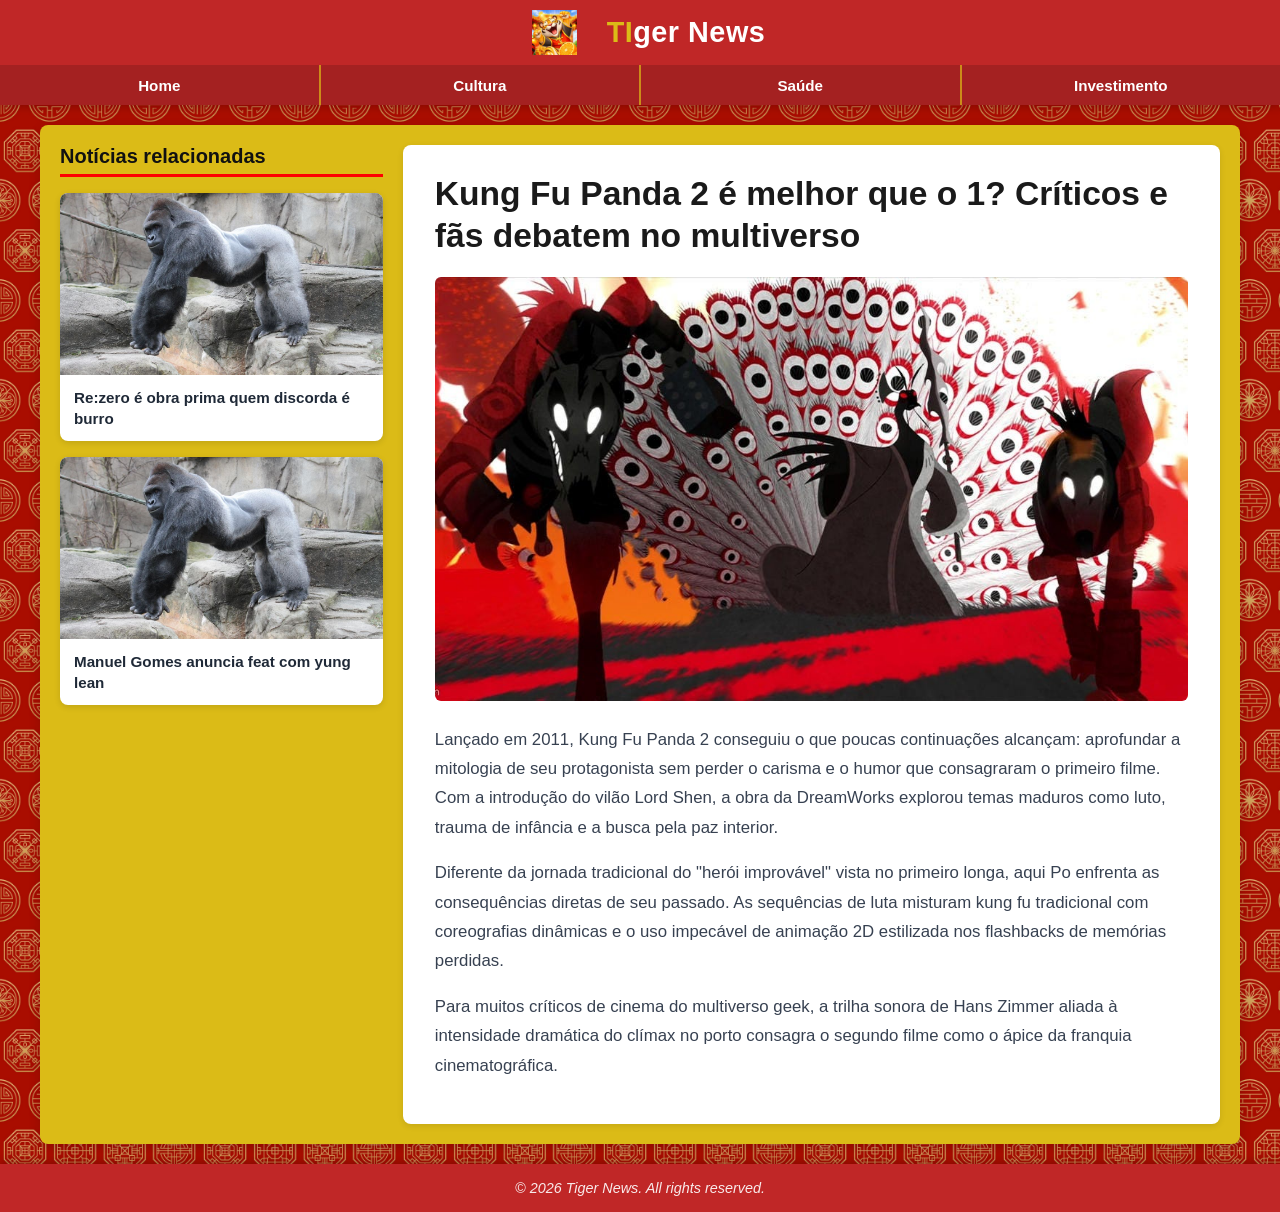
==== cultura-1.html @ c74d5264 "Tirei os arquivos da pasta projeto" ====
<!DOCTYPE html>
<html lang="pt-br">

<head>
    <meta charset="UTF-8">
    <meta name="viewport" content="width=device-width, initial-scale=1.0">
    <title>Kung Fu Panda 2 é melhor que o 1? - TIger News</title>
    <link rel="stylesheet" href="css/estilo.css">
</head>

<body>
    <header>
        <section class="logo">
            <a href="index.html" class="logo">
                <img src="imagens/da892ec31fab05d8ba9442714c9b9752_icon.webp" alt="Logo TIger News">
            </a>
            <h1><span>TI</span>ger News</h1>
        </section>
        <section class="navegacao">
            <nav>
                <a href="index.html">Home</a>
                <a href="cultura-1.html">Cultura</a>
                <a href="saude-1.html">Saúde</a>
                <a href="investimento-1.html">Investimento</a>
            </nav>
        </section>
    </header>

    <main class="pagina-leitura">
        <article>
            <h1 class="manchete">Kung Fu Panda 2 é melhor que o 1? Críticos e fãs debatem no multiverso</h1>
            <img src="imagens/kungfu.jpg" alt="Cena marcante de Kung Fu Panda 2">
            
            <p class="texto-manchete">
                Lançado em 2011, Kung Fu Panda 2 conseguiu o que poucas continuações alcançam: aprofundar a mitologia de seu protagonista sem perder o carisma e o humor que consagraram o primeiro filme. Com a introdução do vilão Lord Shen, a obra da DreamWorks explorou temas maduros como luto, trauma de infância e a busca pela paz interior.
            </p>
            <p class="texto-manchete">
                Diferente da jornada tradicional do "herói improvável" vista no primeiro longa, aqui Po enfrenta as consequências diretas de seu passado. As sequências de luta misturam kung fu tradicional com coreografias dinâmicas e o uso impecável de animação 2D estilizada nos flashbacks de memórias perdidas.
            </p>
            <p class="texto-manchete">
                Para muitos críticos de cinema do multiverso geek, a trilha sonora de Hans Zimmer aliada à intensidade dramática do clímax no porto consagra o segundo filme como o ápice da franquia cinematográfica.
            </p>
        </article>

        <aside>
            <h2>Notícias relacionadas</h2>

            <a href="cultura-2.html" class="noticia-relacionada">
                <img src="imagens/Gorilla-zoo.jpg" alt="Re:Zero imagem">
                <h3>Re:zero é obra prima quem discorda é burro</h3>
            </a>

            <a href="cultura-3.html" class="noticia-relacionada">
                <img src="imagens/Gorilla-zoo.jpg" alt="Manuel Gomes e Yung Lean">
                <h3>Manuel Gomes anuncia feat com yung lean</h3>
            </a>
        </aside>
    </main>

    <footer>
        <p>© 2026 Tiger News. All rights reserved.</p>
    </footer>
</body>

</html>
---- css/estilo.css ----
/* ==========================================================================
   1. VARIÁVEIS E RESET GLOBAL
   ========================================================================== */
:root {
    --body-color: rgb(169, 147, 143);
    --main-color: rgba(219, 187, 23);
    --noticia-bg-color: #ffffff;
    --header-color: rgb(192, 39, 39);
    --header-hover: rgb(102, 9, 9);
    --font-stack: 'Helvetica Neue', Helvetica, Arial, sans-serif;
}

* {
    box-sizing: border-box;
}

body {
    background-color: var(--body-color);
    margin: 0;
    display: flex;
    flex-direction: column;
    min-height: 100vh;
    font-family: var(--font-stack);
    background-image: url("../imagens/chinese-traditional-oriental-ornament-background-pattern-seamless-vector.jpg");
    background-repeat: repeat;
    background-size: 200px;
}

h1, h2, h3, h4, p {
    margin: 0;
}

a {
    color: inherit;
    text-decoration: none;
}

/* ==========================================================================
   2. CABEÇALHO E NAVEGAÇÃO
   ========================================================================== */
header {
    background-color: var(--header-color);
    height: fit-content;
    display: flex;
    flex-direction: column;
    align-items: center;
    box-shadow: 0 2px 8px rgba(0, 0, 0, 0.2);
}

section.logo {
    display: flex;
    align-items: center;
    gap: 12px;
    padding: 10px 0;
}

section.logo img {
    width: 80px;
    aspect-ratio: 16 / 9;
    object-fit: scale-down;
    display: block;
    border-radius: 4px;
}

section.logo h1 {
    margin: 0;
    font-size: 1.8rem;
    color: #ffffff;
    letter-spacing: 0.5px;
}

section.logo h1 span {
    color: var(--main-color);
}

section.navegacao {
    width: 100%;
}

nav {
    width: 100%;
    display: flex;
    justify-content: center;
    background-color: rgba(0, 0, 0, 0.15);
}

nav a {
    flex: 1;
    width: 100%;
    text-align: center;
    height: 40px;
    display: flex;
    align-items: center;
    justify-content: center;
    color: #ffffff;
    font-weight: 600;
    font-size: 0.95rem;
    transition: background-color 0.2s ease;
}

nav a:not(:last-child) {
    border-right: 2px solid rgba(219, 187, 23, 0.7);
}

nav a:hover {
    background-color: var(--header-hover);
}

/* ==========================================================================
   3. PÁGINA INICIAL (HOME: 3 COLUNAS)
   ========================================================================== */
main.home {
    flex: 1;
    background-color: var(--main-color);
    max-width: 1200px;
    width: 100%;
    align-self: center;
    padding: 20px;
    display: grid;
    grid-template-columns: repeat(3, 1fr);
    gap: 20px;
    box-shadow: 0 4px 12px rgba(0, 0, 0, 0.15);
    margin: 20px 0;
    border-radius: 8px;
}

.tema-home {
    display: flex;
    flex-direction: column;
    gap: 14px;
}

.tema-home h2 {
    font-size: 1.25rem;
    font-weight: 700;
    color: #111111;
    border-bottom: 3px solid red;
    padding-bottom: 4px;
    display: inline-block;
}

/* Card Principal da Coluna (Article) */
.tema-home article {
    background-color: var(--main-color);
    overflow: hidden;
    box-shadow: 0 2px 6px rgba(0, 0, 0, 0.15);
    border-bottom: 5px solid red;
    transition: transform 0.2s ease, box-shadow 0.2s ease;
}

.tema-home article:hover {
    transform: translateY(-3px);
    box-shadow: 0 4px 10px rgba(0, 0, 0, 0.2);
}

.tema-home article img {
    width: 100%;
    aspect-ratio: 16 / 9;
    object-fit: cover;
    display: block;
}

.tema-home article h3 {
    padding: 14px 16px;
    font-size: 1.15rem;
    line-height: 1.35;
    font-weight: 700;
    color: #1a1a1a;
}

/* Aside com as Notícias Secundárias */
.tema-home aside {
    padding: 0;
    display: flex;
    flex-direction: column;
    gap: 10px;
}

.noticia-sec {
    background-color: var(--main-color);
    display: flex;
    justify-content: space-between;
    align-items: center;
    overflow: hidden;
    padding: 8px 10px;
    gap: 12px;
    box-shadow: 0 2px 5px rgba(0, 0, 0, 0.1);
    transition: transform 0.2s ease, box-shadow 0.2s ease;
        border-bottom: solid 2px red;
}

.noticia-sec:hover {
    transform: translateY(-2px);
    box-shadow: 0 4px 8px rgba(0, 0, 0, 0.15);
}

.noticia-sec h4 {
    font-size: 0.85rem;
    line-height: 1.35;
    font-weight: 600;
    color: #222222;
    max-width: 175px;
    width: fit-content;
    padding-right: 8px;
    border-right: 2px solid red;
}

.noticia-sec img {
    width: 110px;
    height: 70px;
    object-fit: cover;
    border-radius: 4px;
    flex-shrink: 0;
    display: block;
}

/* ==========================================================================
   4. PÁGINA DE LEITURA DA NOTÍCIA (2 COLUNAS: 70% / 30%)
   ========================================================================== */
main.pagina-leitura {
    flex: 1;
    background-color: var(--main-color);
    max-width: 1200px;
    width: 100%;
    align-self: center;
    padding: 20px;
    display: flex;
    flex-direction: row-reverse;
    gap: 20px;
    box-shadow: 0 4px 12px rgba(0, 0, 0, 0.15);
    margin: 20px 0;
    border-radius: 8px;
}

/* Coluna Principal: O Artigo Completo */
main.pagina-leitura article {
    flex: 7;
    background-color: var(--noticia-bg-color);
    padding: 28px 32px;
    border-radius: 8px;
    box-shadow: 0 2px 6px rgba(0, 0, 0, 0.1);
}

main.pagina-leitura article img {
    width: 100%;
    aspect-ratio: 16 / 9;
    object-fit: cover;
    border-radius: 6px;
    margin-bottom: 1.5rem;
    display: block;
}

main.pagina-leitura h1.manchete {
    font-size: 2.1rem;
    font-weight: 700;
    line-height: 1.25;
    color: #1a1a1a;
    margin-bottom: 1.25rem;
}

main.pagina-leitura p.texto-manchete {
    font-size: 1.05rem;
    color: #374151;
    line-height: 1.75;
    margin-bottom: 1rem;
}

/* Coluna Lateral: Notícias Relacionadas */
main.pagina-leitura aside {
    flex: 3;
    background-color: var(--main-color);
    padding: 0;
    display: flex;
    flex-direction: column;
    gap: 16px;
}

main.pagina-leitura aside h2 {
    color: #111111;
    font-size: 1.25rem;
    font-weight: 700;
    border-bottom: 3px solid red;
    padding-bottom: 6px;
}

.noticia-relacionada {
    background-color: var(--noticia-bg-color);
    border-radius: 8px;
    overflow: hidden;
    box-shadow: 0 2px 6px rgba(0, 0, 0, 0.12);
    display: block;
    transition: transform 0.2s ease, box-shadow 0.2s ease;
}

.noticia-relacionada:hover {
    transform: translateY(-3px);
    box-shadow: 0 4px 10px rgba(0, 0, 0, 0.18);
}

.noticia-relacionada img {
    width: 100%;
    aspect-ratio: 16 / 9;
    object-fit: cover;
    display: block;
}

.noticia-relacionada h3 {
    font-size: 0.95rem;
    font-weight: 600;
    line-height: 1.4;
    color: #1f2937;
    padding: 12px 14px;
}

/* ==========================================================================
   5. RODAPÉ (EASTER EGG DO MULTIVERSO)
   ========================================================================== */
footer {
    background-color: var(--header-color);
    color: #ffffff;
    text-align: center;
    padding: 16px;
    font-size: 0.9rem;
    margin-top: auto;
    box-shadow: 0 -2px 8px rgba(0, 0, 0, 0.2);
}

footer p {
    font-style: italic;
    opacity: 0.9;
}
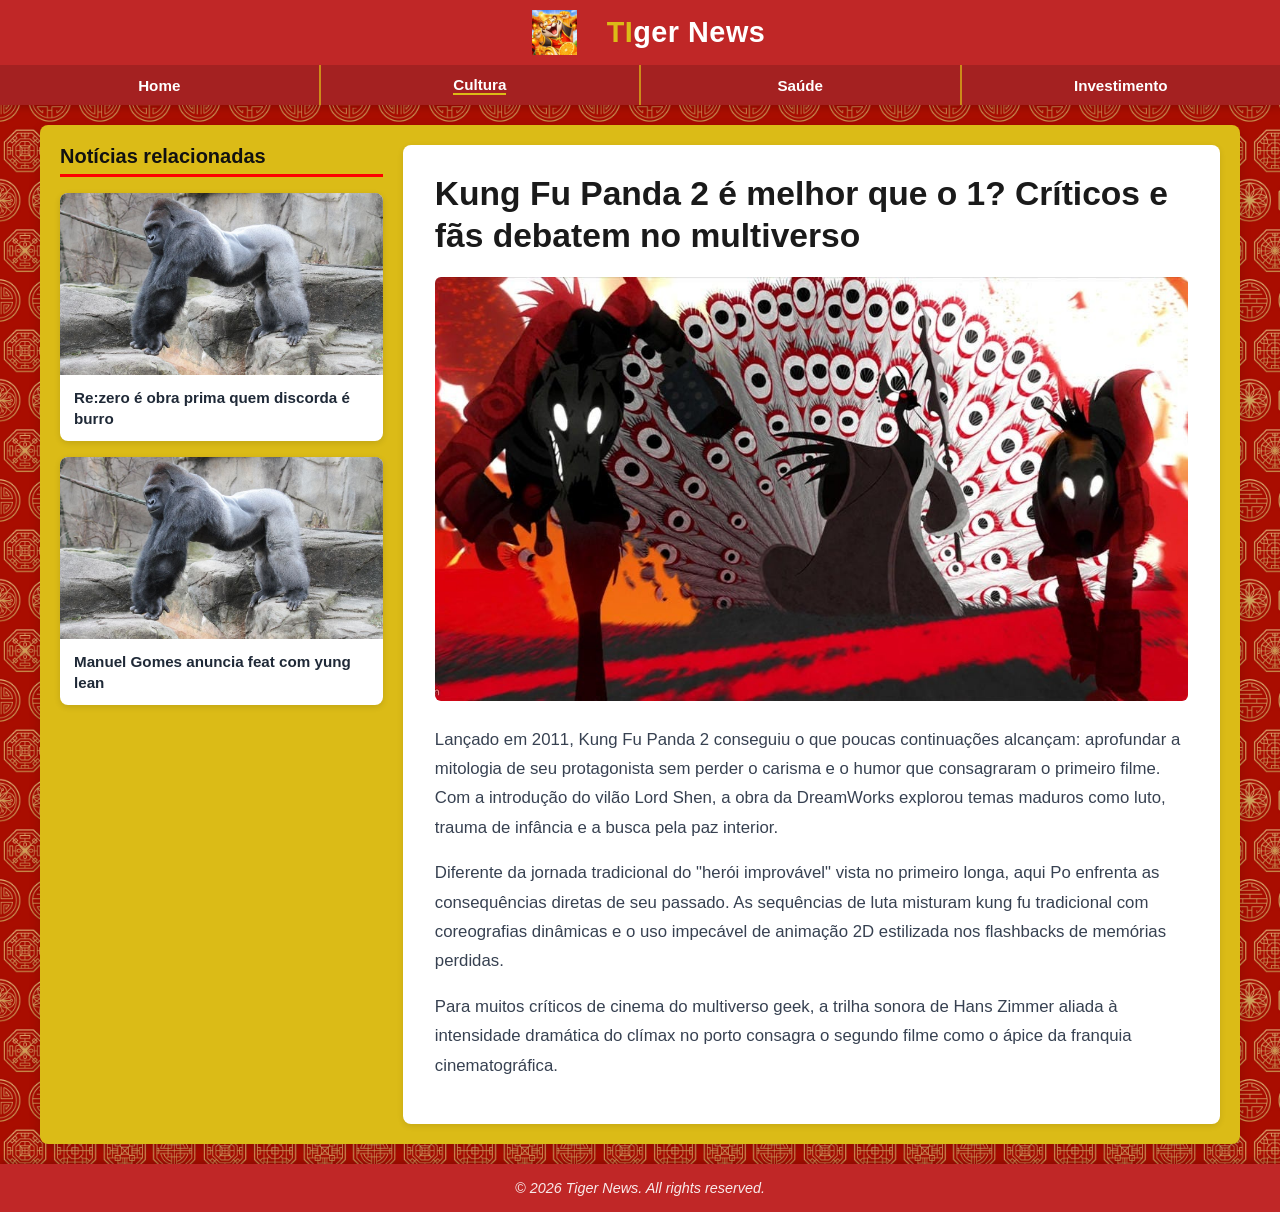
==== commit f7b62033: "Indicar nav atual" ====
--- a/cultura-1.html
+++ b/cultura-1.html
@@ -19,7 +19,7 @@
         <section class="navegacao">
             <nav>
                 <a href="index.html">Home</a>
-                <a href="cultura-1.html">Cultura</a>
+                <a href="cultura-1.html"class="nav-atual"><span>Cultura</span></a>
                 <a href="saude-1.html">Saúde</a>
                 <a href="investimento-1.html">Investimento</a>
             </nav>
--- a/css/estilo.css
+++ b/css/estilo.css
@@ -46,6 +46,9 @@
     align-items: center;
     box-shadow: 0 2px 8px rgba(0, 0, 0, 0.2);
 }
+.nav-atual span{
+    border-bottom: var(--main-color) solid 2px;
+}
 
 section.logo {
     display: flex;
@@ -86,7 +89,6 @@
 
 nav a {
     flex: 1;
-    width: 100%;
     text-align: center;
     height: 40px;
     display: flex;
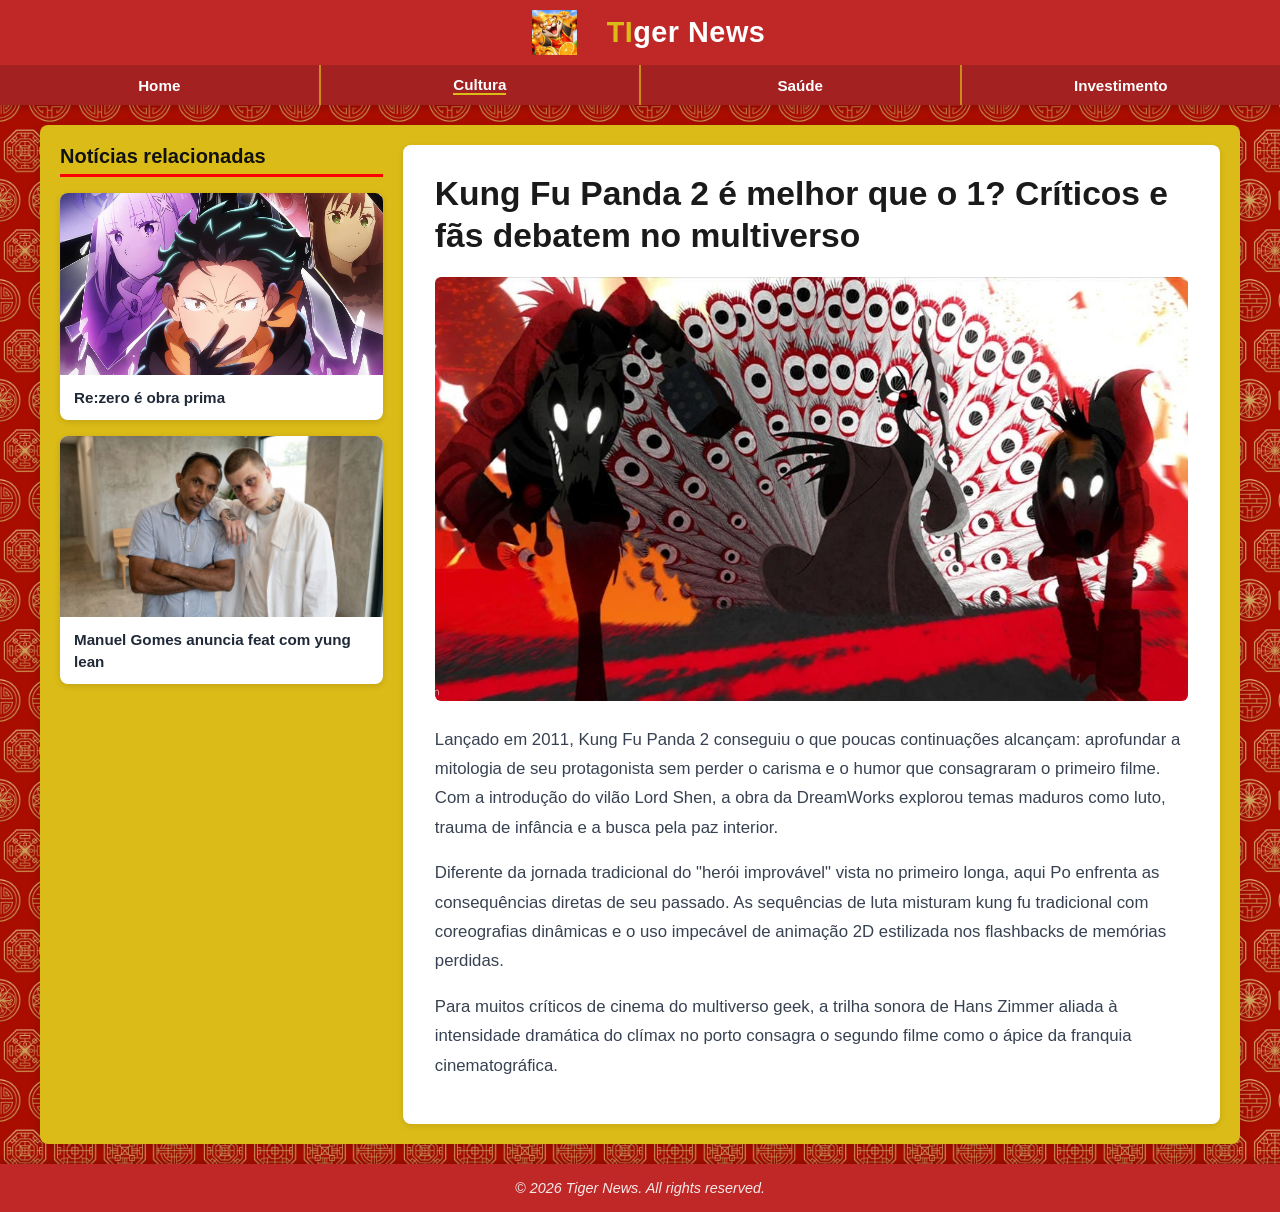
==== commit 028a9db6: "Noticias novas e imagens unicas pra cada." ====
--- a/cultura-1.html
+++ b/cultura-1.html
@@ -46,12 +46,12 @@
             <h2>Notícias relacionadas</h2>
 
             <a href="cultura-2.html" class="noticia-relacionada">
-                <img src="imagens/Gorilla-zoo.jpg" alt="Re:Zero imagem">
-                <h3>Re:zero é obra prima quem discorda é burro</h3>
+                <img src="imagens/ReZERO.jpg" alt="Re:Zero imagem">
+                <h3>Re:zero é obra prima</h3>
             </a>
 
             <a href="cultura-3.html" class="noticia-relacionada">
-                <img src="imagens/Gorilla-zoo.jpg" alt="Manuel Gomes e Yung Lean">
+                <img src="imagens/Gemini_Generated_Image_iv3wstiv3wstiv3w.jpg" alt="Manuel Gomes e Yung Lean">
                 <h3>Manuel Gomes anuncia feat com yung lean</h3>
             </a>
         </aside>
--- a/css/estilo.css
+++ b/css/estilo.css
@@ -132,6 +132,10 @@
     gap: 14px;
 }
 
+.tema-home > a {
+    display: block;
+}
+
 .tema-home h2 {
     font-size: 1.25rem;
     font-weight: 700;
@@ -148,6 +152,8 @@
     box-shadow: 0 2px 6px rgba(0, 0, 0, 0.15);
     border-bottom: 5px solid red;
     transition: transform 0.2s ease, box-shadow 0.2s ease;
+    display: flex;
+    flex-direction: column;
 }
 
 .tema-home article:hover {
@@ -168,6 +174,10 @@
     line-height: 1.35;
     font-weight: 700;
     color: #1a1a1a;
+    min-height: 105px;
+    height: 105px;
+    display: flex;
+    align-items: center;
 }
 
 /* Aside com as Notícias Secundárias */
@@ -176,6 +186,10 @@
     display: flex;
     flex-direction: column;
     gap: 10px;
+}
+
+.tema-home aside > a {
+    display: block;
 }
 
 .noticia-sec {
@@ -188,7 +202,9 @@
     gap: 12px;
     box-shadow: 0 2px 5px rgba(0, 0, 0, 0.1);
     transition: transform 0.2s ease, box-shadow 0.2s ease;
-        border-bottom: solid 2px red;
+    border-bottom: solid 2px red;
+    min-height: 105px;
+    height: 105px;
 }
 
 .noticia-sec:hover {
@@ -197,13 +213,15 @@
 }
 
 .noticia-sec h4 {
-    font-size: 0.85rem;
-    line-height: 1.35;
+    font-size: 0.82rem;
+    line-height: 1.3;
     font-weight: 600;
     color: #222222;
-    max-width: 175px;
-    width: fit-content;
-    padding-right: 8px;
+    flex: 1;
+    align-self: stretch;
+    display: flex;
+    align-items: center;
+    padding-right: 10px;
     border-right: 2px solid red;
 }
 
